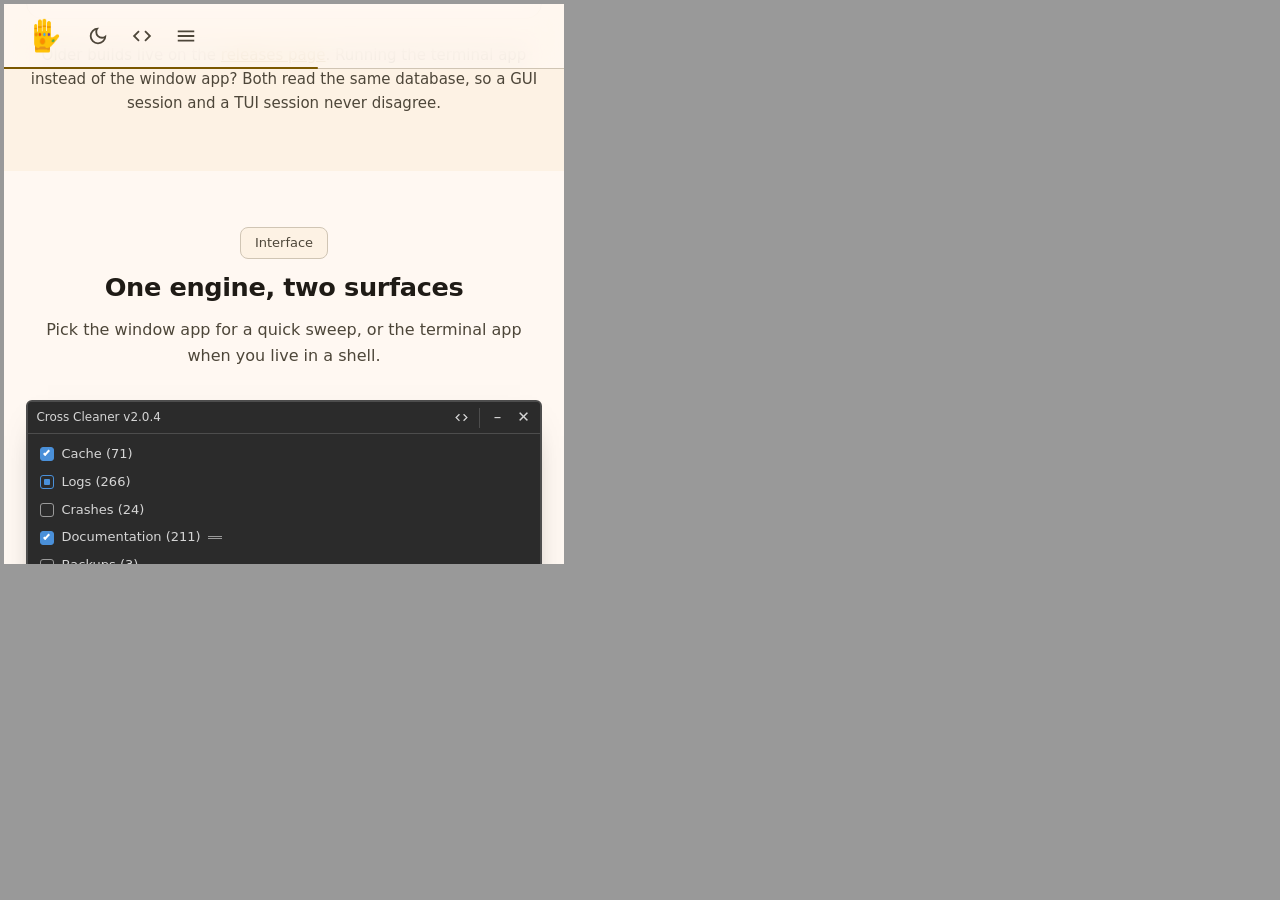
==== _harness.html @ 9e98fb2e "bump" ====
﻿<!DOCTYPE html><html><head><meta charset="utf-8"><style>
body{margin:0;background:#999;padding:4px}
iframe{border:0;background:#fff;display:block;width:560px;height:560px}
</style></head><body>
<iframe src="index.html#gallery"></iframe>
</body></html>
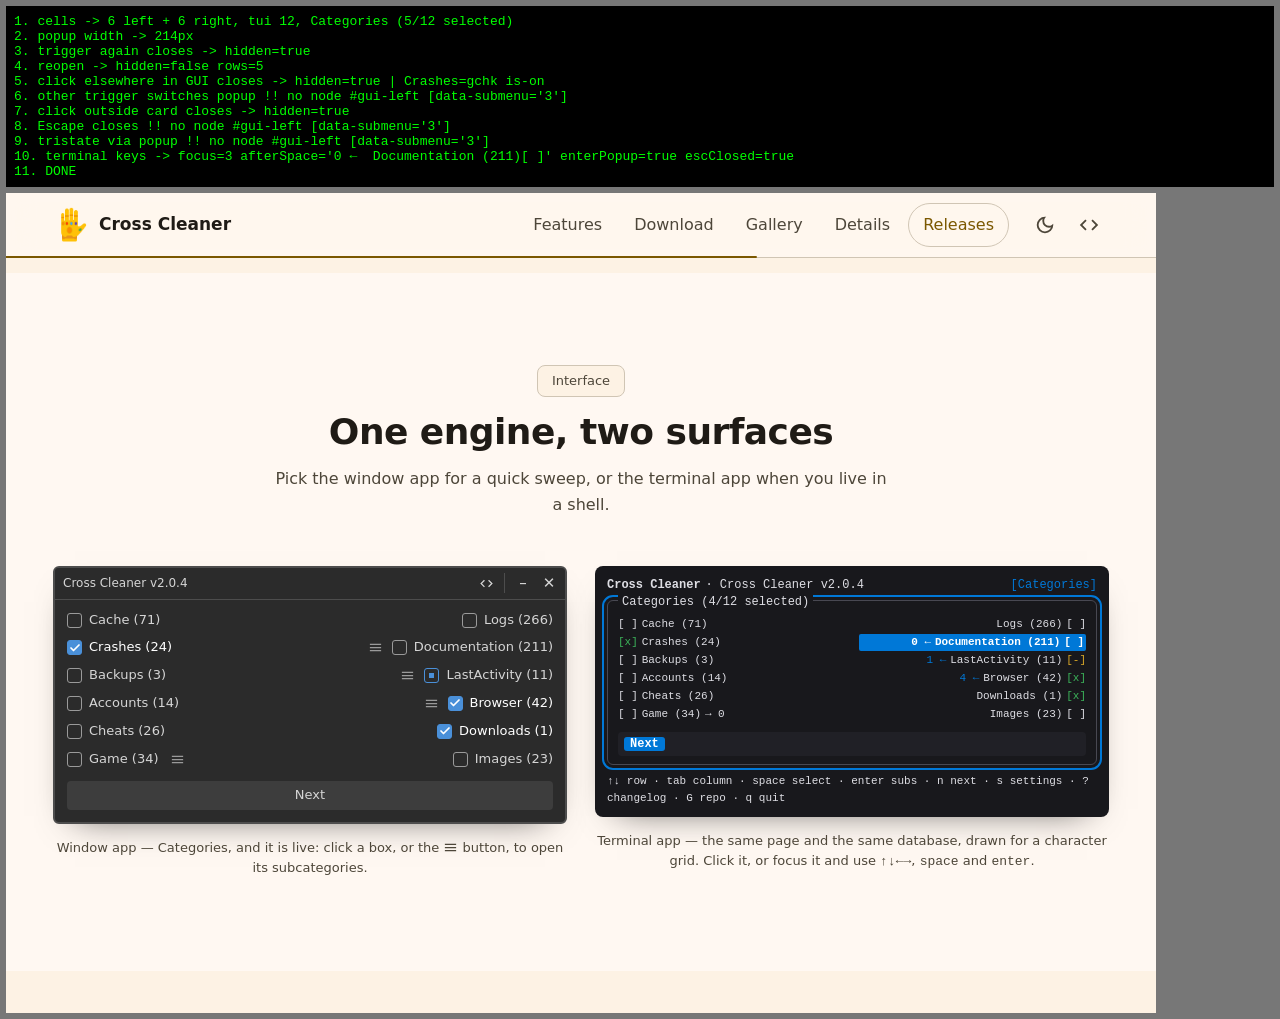
==== commit 685975ee: "bump" ====
--- a/_harness.html
+++ b/_harness.html
@@ -1,6 +1,83 @@
 ﻿<!DOCTYPE html><html><head><meta charset="utf-8"><style>
-body{margin:0;background:#999;padding:4px}
-iframe{border:0;background:#fff;display:block;width:560px;height:560px}
+body{margin:0;background:#777;font:12px monospace;padding:6px}
+pre{background:#000;color:#0f0;font-size:13px;padding:8px;margin:0 0 6px;white-space:pre-wrap;min-height:150px}
+iframe{border:0;background:#fff;display:block;width:1150px;height:820px}
 </style></head><body>
-<iframe src="index.html#gallery"></iframe>
-</body></html>
+<pre id="out"></pre>
+<iframe id="f" src="index.html#gallery"></iframe>
+<script>
+var out = document.getElementById("out");
+var lines = [], n = 0;
+function log(s){ lines.push((++n) + ". " + s); out.textContent = lines.join("\n"); }
+function step(name, fn){
+  try { var r = fn(); if (r !== undefined) log(name + " -> " + r); }
+  catch(e){ log(name + " !! " + e.message); }
+}
+document.getElementById("f").addEventListener("load", function () {
+  var d = this.contentDocument;
+  setTimeout(function () {
+    var $ = function(s){ return d.querySelector(s); };
+    var $$ = function(s){ return d.querySelectorAll(s); };
+    var click = function(s){ var e = $(s); if(!e) throw new Error("no node " + s); e.click(); };
+
+    step("cells", function(){ return $$("#gui-left .gcell").length + " left + " +
+        $$("#gui-right .gcell").length + " right, tui " + $$("#tui-grid > span").length +
+        ", " + $("#tui-count").textContent; });
+    step("popup width", function(){
+      click("#gui-right [data-submenu='3']");
+      return Math.round($("#gui-pop").getBoundingClientRect().width) + "px";
+    });
+    step("trigger again closes", function(){
+      click("#gui-right [data-submenu='3']");
+      return "hidden=" + $("#gui-pop").hidden;
+    });
+    step("reopen", function(){
+      click("#gui-right [data-submenu='3']");
+      return "hidden=" + $("#gui-pop").hidden + " rows=" + $$("#gui-pop button").length;
+    });
+    step("click elsewhere in GUI closes", function(){
+      click("#gui-left .gcell[data-index='2']");   // Crashes, a plain category
+      return "hidden=" + $("#gui-pop").hidden + " | Crashes=" +
+        $("#gui-left .gcell[data-index='2'] .gchk").className;
+    });
+    step("other trigger switches popup", function(){
+      click("#gui-left [data-submenu='3']");
+      var a = $("#gui-pop h4").textContent;
+      click("#gui-left [data-submenu='5']");
+      return a + " -> " + $("#gui-pop h4").textContent;
+    });
+    step("click outside card closes", function(){
+      click("#tui-grid > span[data-index='0']");
+      return "hidden=" + $("#gui-pop").hidden;
+    });
+    step("Escape closes", function(){
+      click("#gui-left [data-submenu='3']");
+      var open = !$("#gui-pop").hidden;
+      d.dispatchEvent(new KeyboardEvent("keydown", {key:"Escape", bubbles:true}));
+      return "wasOpen=" + open + " hidden=" + $("#gui-pop").hidden;
+    });
+    step("tristate via popup", function(){
+      click("#gui-left [data-submenu='3']");
+      $$("#gui-pop button")[0].click();
+      var cls = $("#gui-left .gcell[data-index='3'] .gchk").className;
+      return cls + " | tui '" + $("#tui-grid > span[data-index='3']").textContent.trim() + "'";
+    });
+    step("terminal keys", function(){
+      var f = $("#tui-frame"); f.focus();
+      ["ArrowDown","ArrowRight"].forEach(function(k){
+        f.dispatchEvent(new KeyboardEvent("keydown", {key:k, bubbles:true}));
+      });
+      var foc = $("#tui-grid > span.is-focus");
+      var idx = foc ? foc.dataset.index : "?";
+      f.dispatchEvent(new KeyboardEvent("keydown", {key:" ", bubbles:true}));
+      var after = $("#tui-grid > span.is-focus").textContent.trim();
+      f.dispatchEvent(new KeyboardEvent("keydown", {key:"Enter", bubbles:true}));
+      var pop = !$("#tui-pop").hidden;
+      f.dispatchEvent(new KeyboardEvent("keydown", {key:"Escape", bubbles:true}));
+      return "focus=" + idx + " afterSpace='" + after + "' enterPopup=" + pop +
+             " escClosed=" + $("#tui-pop").hidden;
+    });
+    log("DONE");
+  }, 1000);
+});
+</script></body></html>
